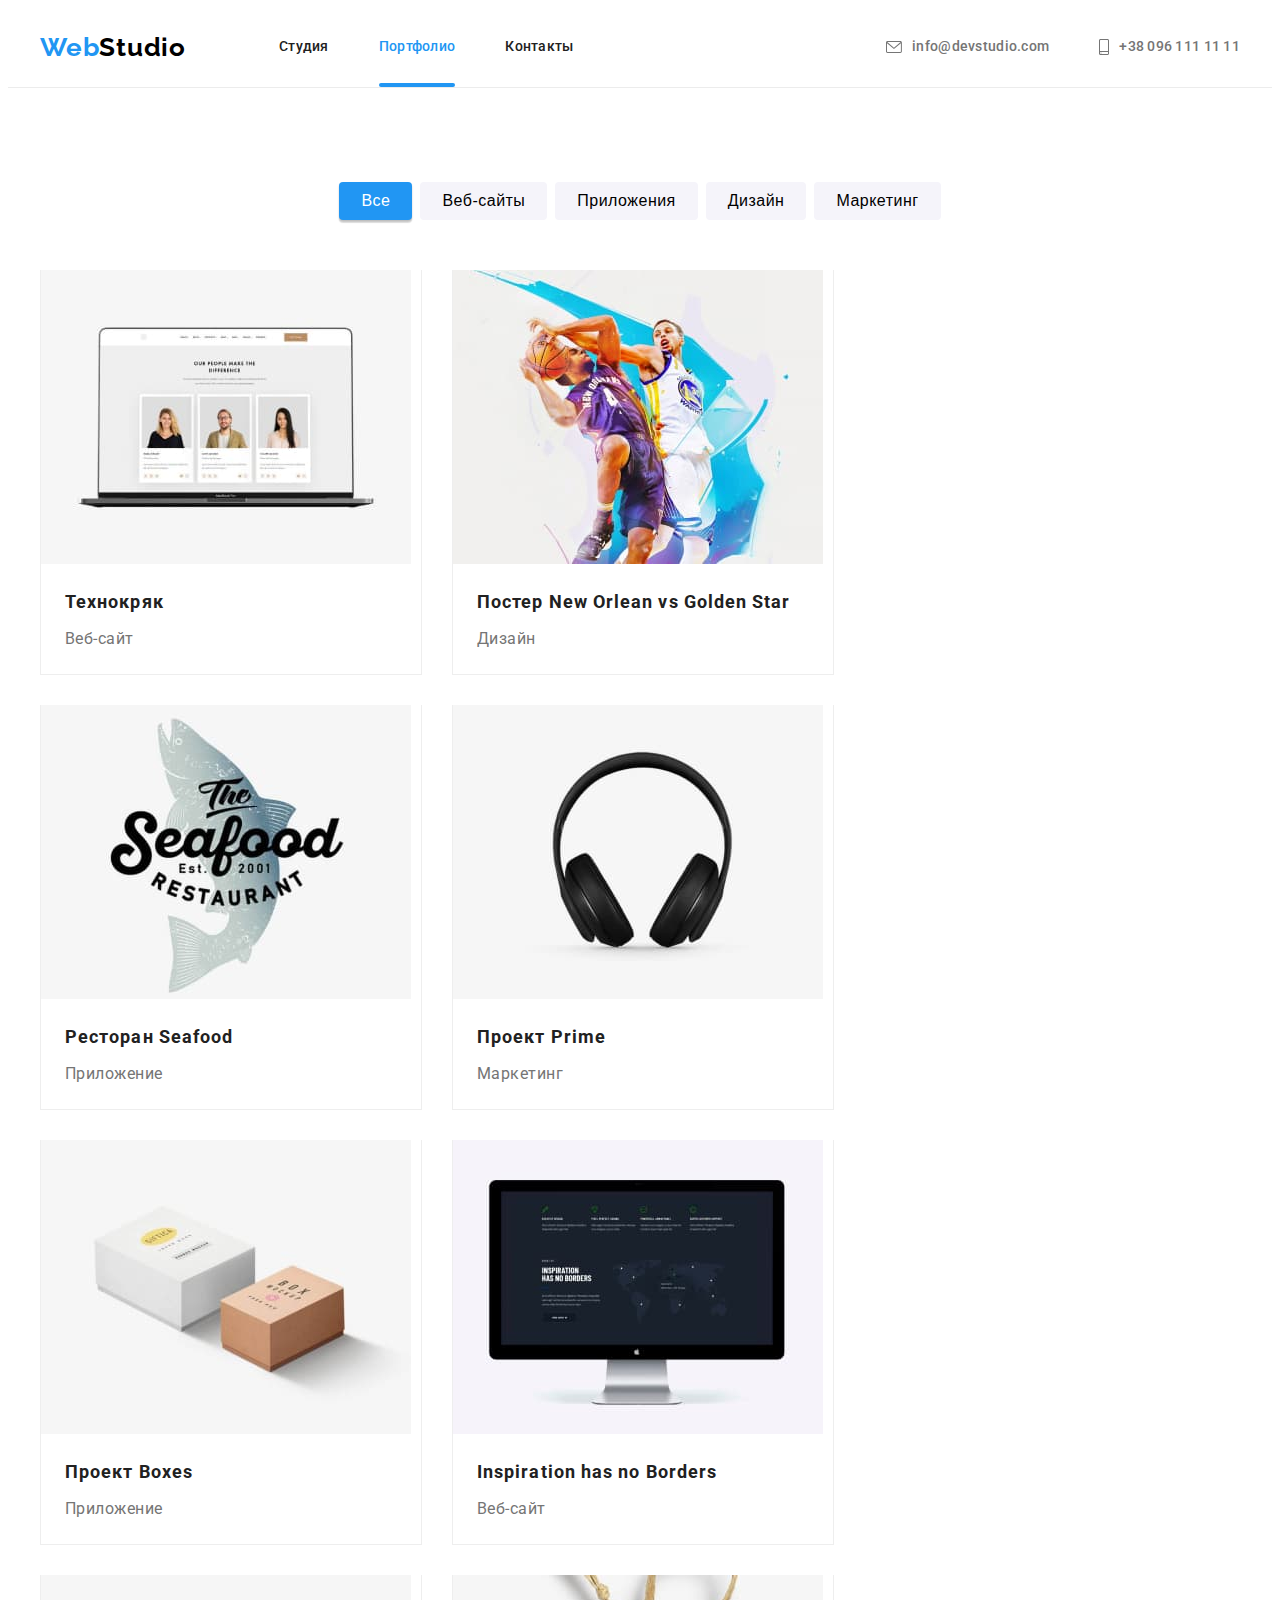
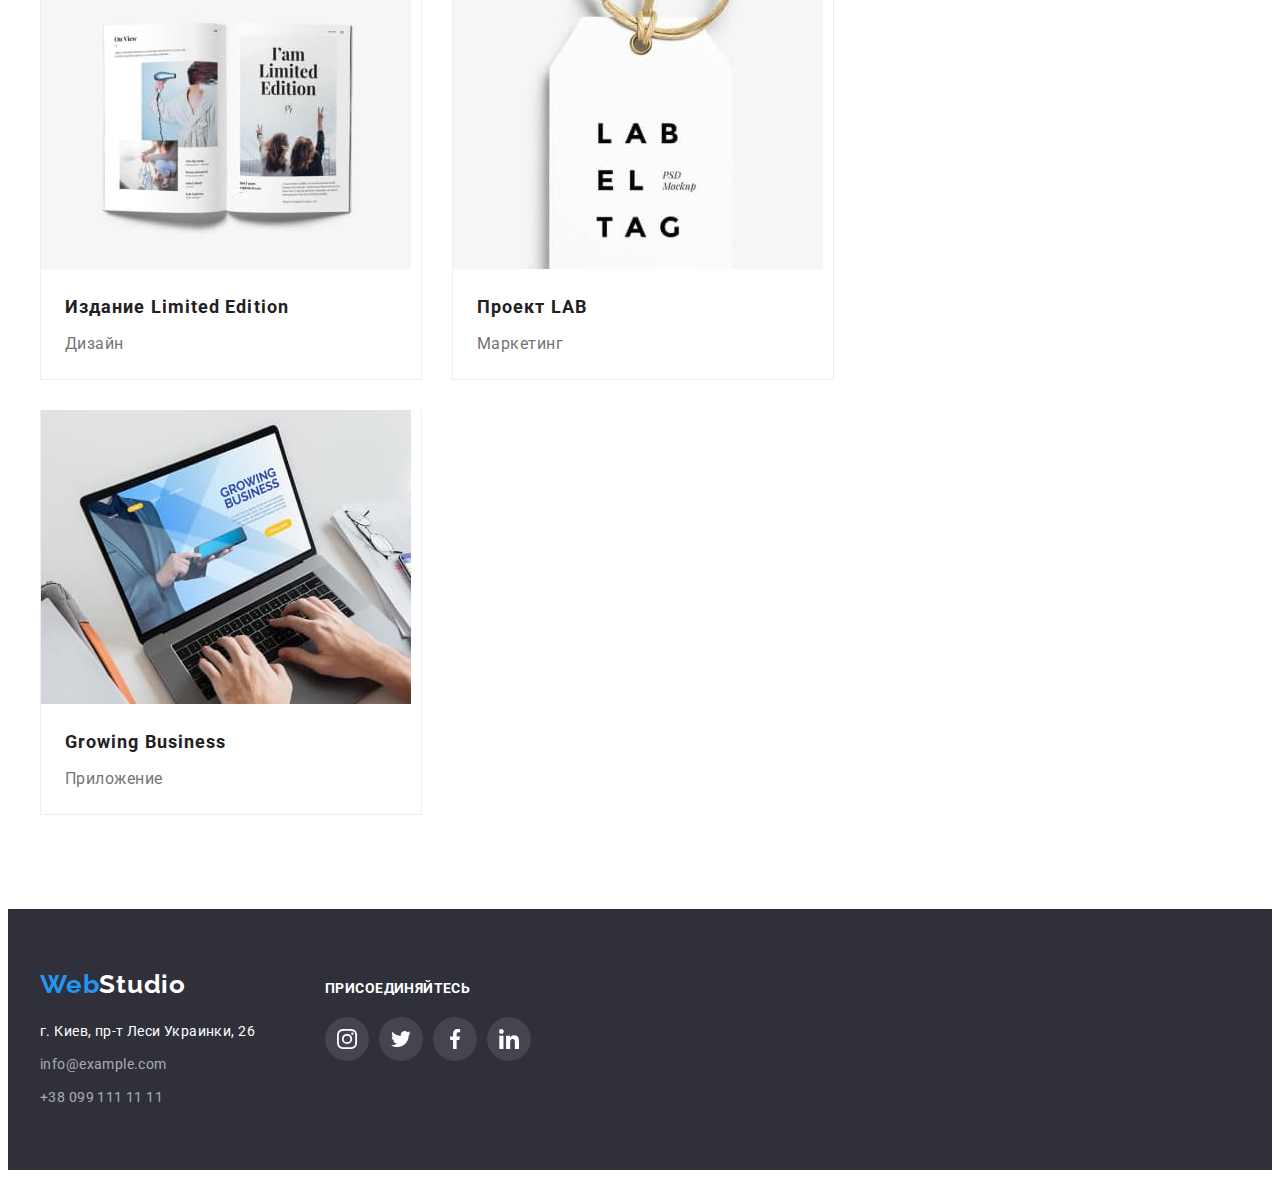
==== portfolio.html @ a4b93252 "Загружает предыдущую разметку" ====
<!DOCTYPE html>
<html lang="ru">
  <head>
    <meta charset="UTF-8" />
    <meta name="viewport" content="width=device-width, initial-scale=1.0" />
    <title>WebStudio</title>
    <link rel="preconnect" href="https://fonts.gstatic.com" />
    <link
      href="https://fonts.googleapis.com/css2?family=Raleway:wght@700&family=Roboto:wght@400;500;700;900&display=swap"
      rel="stylesheet"
    />
    <link
      rel="stylesheet"
      href="https://cdnjs.cloudflare.com/ajax/libs/modern-normalize/1.1.0/modern-normalize.min.css"
      integrity="sha512-wpPYUAdjBVSE4KJnH1VR1HeZfpl1ub8YT/NKx4PuQ5NmX2tKuGu6U/JRp5y+Y8XG2tV+wKQpNHVUX03MfMFn9Q=="
      crossorigin="anonymous"
      referrerpolicy="no-referrer"
    />
    <link rel="stylesheet" href="./css/styles.css" />
  </head>
  <body>
    <!------------------Шапка сайта-------------------->
    <header class="head">
      <div class="container headline">
        <nav class="head-nav">
          <a class="logo link" href="./index.html" lang="en"
            ><span class="logo-accent">Web</span>Studio
          </a>
          <ul class="head-pagination list">
            <li class="pagination-item">
              <a class="head-link link" href="./index.html">Студия</a>
            </li>
            <li class="pagination-item">
              <a class="head-link link current" href="./portfolio.html">Портфолио</a>
            </li>
            <li class="pagination-item"><a class="head-link link" href="">Контакты</a></li>
          </ul>
        </nav>
        <ul class="head-feedback list">
          <li class="phone-mail">
            <a class="head-link contacts link" href="mailto:info@devstudio.com">
              <svg class="contact-icon" width="16" height="12">
                <use href="./image/sprite.svg#icon-envelope"></use>
              </svg>
              info@devstudio.com
            </a>
          </li>

          <li class="phone-mail">
            <a class="head-link contacts link" href="tel:+380961111111">
              <svg class="contact-icon" width="10" height="16">
                <use href="./image/sprite.svg#icon-smartphone"></use>
              </svg>
              +38 096 111 11 11
            </a>
          </li>
        </ul>
      </div>
    </header>
    <!-----------------Галерея работ----------------------->
    <main>
      <h1 class="visually-hidden">Портфолио WebStudio</h1>
      <section class="galery section">
        <div class="container">
          <h2 class="visually-hidden">Фильтр</h2>
          <ul class="filter-list list">
            <li class="filter-item"><button class="filter active" type="button">Все</button></li>
            <li class="filter-item"><button class="filter" type="button">Веб-сайты</button></li>
            <li class="filter-item"><button class="filter" type="button">Приложения</button></li>
            <li class="filter-item"><button class="filter" type="button">Дизайн</button></li>
            <li class="filter-item"><button class="filter" type="button">Маркетинг</button></li>
          </ul>

          <ul class="galery-projects list">
            <li class="projects-card">
              <a class="projects-link link" href="">
                <div class="projects-img">
                  <img
                    src="./image/portfolio/img-1.jpg"
                    alt="Открытый ноутбук"
                    width="370"
                    height="294"
                  />
                  <p class="projects-img-desc">
                    Технокряк это современная площадка распространения коронавируса. Компании
                    используют эту платформу для цифрового шпионажа и атак на защищённые сервера
                    конкурентов.
                  </p>
                </div>
                <div class="projects-about">
                  <h3 class="projects-title">Технокряк</h3>
                  <p class="projects-desc">Веб-сайт</p>
                </div>
              </a>
            </li>

            <li class="projects-card">
              <a class="projects-link link" href="">
                <div class="projects-img">
                  <img
                    src="./image/portfolio/img-2.jpg"
                    alt="Постер с баскетболистами"
                    width="370"
                    height="294"
                  />
                  <p class="projects-img-desc">
                    Технокряк это современная площадка распространения коронавируса. Компании
                    используют эту платформу для цифрового шпионажа и атак на защищённые сервера
                    конкурентов.
                  </p>
                </div>
                <div class="projects-about">
                  <h3 class="projects-title">
                    Постер <span lang="en"> New Orlean vs Golden Star</span>
                  </h3>
                  <p class="projects-desc">Дизайн</p>
                </div>
              </a>
            </li>

            <li class="projects-card">
              <a class="projects-link link" href="">
                <div class="projects-img">
                  <img
                    src="./image/portfolio/img-3.jpg"
                    alt="Логотип ресторана"
                    width="370"
                    height="294"
                  />
                  <p class="projects-img-desc">
                    Технокряк это современная площадка распространения коронавируса. Компании
                    используют эту платформу для цифрового шпионажа и атак на защищённые сервера
                    конкурентов.
                  </p>
                </div>
                <div class="projects-about">
                  <h3 class="projects-title">Ресторан <span lang="en">Seafood</span></h3>
                  <p class="projects-desc">Приложение</p>
                </div>
              </a>
            </li>

            <li class="projects-card">
              <a class="projects-link link" href="">
                <div class="projects-img">
                  <img src="./image/portfolio/img-4.jpg" alt="Наушники" width="370" height="294" />
                  <p class="projects-img-desc">
                    Технокряк это современная площадка распространения коронавируса. Компании
                    используют эту платформу для цифрового шпионажа и атак на защищённые сервера
                    конкурентов.
                  </p>
                </div>
                <div class="projects-about">
                  <h3 class="projects-title">Проект <span lang="en">Prime</span></h3>
                  <p class="projects-desc">Маркетинг</p>
                </div>
              </a>
            </li>

            <li class="projects-card">
              <a class="projects-link link" href="">
                <div class="projects-img">
                  <img
                    src="./image/portfolio/img-5.jpg"
                    alt="Брендированные коробки"
                    width="370"
                    height="294"
                  />
                  <p class="projects-img-desc">
                    Технокряк это современная площадка распространения коронавируса. Компании
                    используют эту платформу для цифрового шпионажа и атак на защищённые сервера
                    конкурентов.
                  </p>
                </div>
                <div class="projects-about">
                  <h3 class="projects-title">Проект <span lang="en">Boxes</span></h3>
                  <p class="projects-desc">Приложение</p>
                </div>
              </a>
            </li>

            <li class="projects-card">
              <a class="projects-link link" href="">
                <div class="projects-img">
                  <img
                    src="./image/portfolio/img-6.jpg"
                    alt="Монитор со звездным небом"
                    width="370"
                    height="294"
                  />
                  <p class="projects-img-desc">
                    Технокряк это современная площадка распространения коронавируса. Компании
                    используют эту платформу для цифрового шпионажа и атак на защищённые сервера
                    конкурентов.
                  </p>
                </div>
                <div class="projects-about">
                  <h3 class="projects-title" lang="en">Inspiration has no Borders</h3>
                  <p class="projects-desc">Веб-сайт</p>
                </div>
              </a>
            </li>

            <li class="projects-card">
              <a class="projects-link link" href="">
                <div class="projects-img">
                  <img
                    src="./image/portfolio/img-7.jpg"
                    alt="Открытый журнал"
                    width="370"
                    height="294"
                  />
                  <p class="projects-img-desc">
                    Технокряк это современная площадка распространения коронавируса. Компании
                    используют эту платформу для цифрового шпионажа и атак на защищённые сервера
                    конкурентов.
                  </p>
                </div>
                <div class="projects-about">
                  <h3 class="projects-title">Издание <span lang="en">Limited Edition</span></h3>
                  <p class="projects-desc">Дизайн</p>
                </div>
              </a>
            </li>

            <li class="projects-card">
              <a class="projects-link link" href="">
                <div class="projects-img">
                  <img
                    src="./image/portfolio/img-8.jpg"
                    alt="Бирка с логотипом"
                    width="370"
                    height="294"
                  />
                  <p class="projects-img-desc">
                    Технокряк это современная площадка распространения коронавируса. Компании
                    используют эту платформу для цифрового шпионажа и атак на защищённые сервера
                    конкурентов.
                  </p>
                </div>
                <div class="projects-about">
                  <h3 class="projects-title">Проект <span lang="en">LAB</span></h3>
                  <p class="projects-desc">Маркетинг</p>
                </div>
              </a>
            </li>

            <li class="projects-card">
              <a class="projects-link link" href="">
                <div class="projects-img">
                  <img
                    src="./image/portfolio/img-9.jpg"
                    alt="Руки на ноутбуке"
                    width="370"
                    height="294"
                  />
                  <p class="projects-img-desc">
                    Технокряк это современная площадка распространения коронавируса. Компании
                    используют эту платформу для цифрового шпионажа и атак на защищённые сервера
                    конкурентов.
                  </p>
                </div>
                <div class="projects-about">
                  <h3 class="projects-title" lang="en">Growing Business</h3>
                  <p class="projects-desc">Приложение</p>
                </div>
              </a>
            </li>
          </ul>
        </div>
      </section>
    </main>
    <!--Футер-->
    <footer class="footer">
      <div class="container footer-thumbs">
        <div class="address">
          <a class="down logo link" href="./index.html" lang="en"
            ><span class="logo-accent">Web</span>Studio</a
          >
          <address>
            <ul class="address-list list">
              <li class="address-item">
                <a
                  class="footer-address link"
                  href="https://goo.gl/maps/XXydakqSkCd74Hgu6"
                  target="_blank"
                  rel="noreferrer noopener"
                >
                  г. Киев, пр-т Леси Украинки, 26
                </a>
              </li>
              <li class="address-item">
                <a class="footer-address more link" href="mailto:info@example.com"
                  >info@example.com
                </a>
              </li>
              <li class="address-item">
                <a class="footer-address more link" href="tel:+380991111111">+38 099 111 11 11 </a>
              </li>
            </ul>
          </address>
        </div>
        <div class="socials">
          <p class="socials-invite">Присоединяйтесь</p>
          <ul class="socials-list list">
            <li class="socials-item">
              <a href="" class="socials-link foot-icon">
                <svg class="socials-icon" width="20px" height="20px">
                  <use href="./image/sprite.svg#icon-instagram"></use>
                </svg>
              </a>
            </li>
            <li class="socials-item">
              <a href="" class="socials-link foot-icon">
                <svg class="socials-icon" width="20px" height="20px">
                  <use href="./image/sprite.svg#icon-twitter"></use>
                </svg>
              </a>
            </li>
            <li class="socials-item">
              <a href="" class="socials-link foot-icon">
                <svg class="socials-icon" width="20px" height="20px">
                  <use href="./image/sprite.svg#icon-facebook"></use>
                </svg>
              </a>
            </li>
            <li class="socials-item">
              <a href="" class="socials-link foot-icon">
                <svg class="socials-icon" width="20px" height="20px">
                  <use href="./image/sprite.svg#icon-linkedin"></use>
                </svg>
              </a>
            </li>
          </ul>
        </div>
      </div>
    </footer>
  </body>
</html>
---- css/styles.css ----
:root {
  --common-family: 'Roboto', sans-serif;
  --secondary-family: 'Raleway', sans-serif;
  --brand-color: #2196f3;
  --text-color: #212121;
  --logo-color: #000000;
  --accent-color: #ffffff;
  --shadow-color: #757575;
  --head-border-color: #ececec;
  --hero-bg-color: #c4c4c4;
  --hero-btn-hover: #188ce8;
  --card-bg-color: #f5f4fa;
  --icon-color: #afb1b8;
  --footer-bg-color: #2f303a;
  --galery-border-color: #eeeeee;
  --common-spacing: 0.03em;
  --card-gap: 30px;
}

h1,
h2,
h3,
h4,
h5,
h6,
p {
  margin-top: 0;
  margin-bottom: 0;
}

ul,
ol {
  margin-top: 0;
  margin-bottom: 0;
  padding-left: 0;
}

.list {
  list-style: none;
}

.link {
  text-decoration: none;
  color: inherit;
}

img {
  display: block;
  max-width: 100%;
  height: auto;
}

body {
  font-family: var(--common-family);
  color: var(--text-color);
}

.container {
  width: 1200px;
  padding: 0 15px;
  margin: 0 auto;
  /* outline: 2px solid teal;*/
}

.section {
  padding-top: 94px;
  padding-bottom: 94px;
}

/* =================COMPONENTS=================*/

.visually-hidden {
  position: absolute;
  white-space: nowrap;
  width: 1px;
  height: 1px;
  overflow: hidden;
  border: 0;
  padding: 0;
  clip: rect(0 0 0 0);
  clip-path: inset(50%);
  margin: -1px;
}
.subtitle {
  margin-bottom: 50px;

  font-weight: 700;
  font-size: 36px;
  line-height: 1.17;
  text-align: center;
  letter-spacing: var(--common-spacing);
}

.socials-list {
  display: flex;
}

.socials-link {
  display: inline-flex;
  align-items: center;
  justify-content: center;
  width: 44px;
  height: 44px;
  border: none;
  border-radius: 50%;
}

.socials-icon {
  fill: currentColor;
}

/*     ====================MAIN PAGE================    */

.head {
  border-bottom: 1px solid var(--head-border-color);
}

.headline {
  display: flex;
  align-items: center;
}

.head-nav {
  display: flex;
  align-items: center;
}

.head-pagination {
  display: flex;
}

.pagination-item:not(:last-child) {
  margin-right: 50px;
}

.pagination-item {
  position: relative;
}

.logo {
  display: inline-block;
  margin-right: 93px;

  font-family: var(--secondary-family);
  font-size: 26px;
  font-weight: 700;
  line-height: 1.19;
  letter-spacing: var(--common-spacing);
  color: var(--logo-color);
}

.logo-accent {
  color: var(--brand-color);
}

.head-link {
  display: block;
  padding-top: 31px;
  padding-bottom: 32px;
  transition: color 250ms cubic-bezier(0.4, 0, 0.2, 1);

  font-weight: 500;
  font-size: 14px;
  line-height: 1.14;
  letter-spacing: 0.02em;
  color: inherit;
}

.head-link:hover,
.head-link:focus {
  color: var(--brand-color);
}

.current {
  color: var(--brand-color);
}

.current::after {
  content: '';
  display: block;
  position: absolute;
  bottom: 0;
  left: 0;
  width: 100%;
  height: 4px;
  background-color: var(--brand-color);
  border-radius: 2px;
}

.head-feedback {
  display: flex;
  margin-left: auto;
}

.phone-mail:not(:last-child) {
  margin-right: 50px;
}

.contacts {
  display: inline-flex;
  align-items: center;
  color: var(--shadow-color);
  fill: var(--shadow-color);
}
.contact-icon {
  margin-right: 10px;
  fill: currentColor;
}

/*     ====================HERO====================    */

.hero {
  text-align: center;
  background-color: var(--hero-bg-color);
  padding-top: 200px;
  padding-bottom: 200px;

  background-image: linear-gradient(to right, rgba(47, 48, 58, 0.4), rgba(47, 48, 58, 0.4)),
    url('../image/main/hero-bg.jpg');
  background-repeat: no-repeat;
  max-width: 1600px;
  min-height: 600px;
  margin-left: auto;
  margin-right: auto;
  background-size: cover;
  background-position: center;
}

.hero-title {
  margin-bottom: 30px;

  font-weight: 900;
  font-size: 44px;
  line-height: 1.36;
  letter-spacing: 0.06em;
  text-transform: uppercase;
  color: var(--accent-color);
}

.hero-button {
  min-width: 200px;
  padding: 10px 32px;
  border: none;
  border-radius: 4px;

  font-weight: 700;
  font-size: 16px;
  line-height: 1.88;
  letter-spacing: 0.06em;
  text-align: center;
  cursor: pointer;
  color: var(--accent-color);
  background-color: var(--brand-color);
  box-shadow: 0px 4px 4px rgba(0, 0, 0, 0.15);
  transition: background-color 250ms cubic-bezier(0.4, 0, 0.2, 1);
}

.hero-button:hover,
.hero-button:focus {
  background-color: var(--hero-btn-hover);
}

/*     ===================FEATURES and SERVISES====================    */

.features {
  padding-top: 94px;
}

.features-list {
  display: flex;
  flex-wrap: wrap;
  margin-right: calc(-1 * var(--card-gap));
}

.features-item {
  flex-basis: calc(100% / 4 - var(--card-gap));
  margin-right: var(--card-gap);
}

.features-thumb {
  display: inline-flex;
  width: 270px;
  height: 120px;
  justify-content: center;
  align-items: center;
  margin-bottom: 30px;
  background-color: var(--card-bg-color);
  border-radius: 4px;
}

.features-title {
  margin-bottom: 10px;

  font-weight: 700;
  font-size: 14px;
  line-height: 1.14;
  letter-spacing: var(--common-spacing);
  text-transform: uppercase;
}

.features-desc {
  font-weight: 400;
  font-size: 14px;
  line-height: 1.71;
  letter-spacing: var(--common-spacing);
  color: var(--shadow-color);
}

.servises-list {
  display: flex;
}

.servises-item:not(:last-child) {
  margin-right: 30px;
}

.servises-card {
  position: relative;
}

.servises-desc {
  position: absolute;
  width: 100%;
  height: 70px;
  bottom: 0;
  display: flex;
  align-items: center;
  justify-content: center;

  font-weight: 700;
  font-size: 14px;
  line-height: 1.14;
  letter-spacing: var(--common-spacing);
  text-transform: uppercase;
  color: var(--accent-color);
  background-color: rgba(47, 48, 58, 0.8);
}

/*     ===============TEAM=============    */

.team {
  background-color: var(--card-bg-color);
}

.team-list {
  display: flex;
  flex-wrap: wrap;
  margin-left: calc(-1 * var(--card-gap));
  margin-top: calc(-1 * var(--card-gap));
}

.team-card {
  flex-basis: calc(100% / 4 - var(--card-gap));
  margin-left: var(--card-gap);
  margin-top: var(--card-gap);
  text-align: center;
  background-color: var(--accent-color);
  box-shadow: 0px 1px 3px rgba(0, 0, 0, 0.12), 0px 1px 1px rgba(0, 0, 0, 0.14),
    0px 2px 1px rgba(0, 0, 0, 0.2);
  border-radius: 0px 0px 4px 4px;
}

.team-text {
  padding-top: 30px;
  padding-bottom: 30px;
}

.team-member {
  margin-bottom: 10px;

  font-weight: 500;
  font-size: 16px;
  line-height: 1.19;
  letter-spacing: var(--common-spacing);
}

.team-prof {
  margin-bottom: 16px;

  font-weight: 400;
  font-size: 16px;
  line-height: 1.19;
  letter-spacing: var(--common-spacing);
  color: var(--shadow-color);
}

.team-socials {
  justify-content: center;
}

.team-icon {
  color: var(--icon-color);
  transition: color 250ms cubic-bezier(0.4, 0, 0.2, 1);
  transition: background-color 250ms cubic-bezier(0.4, 0, 0.2, 1);
}

.team-icon:hover,
.team-icon:focus {
  color: var(--accent-color);
  background-color: var(--brand-color);
}

/*     ===============CLIENTS=============    */
.clients-list {
  display: flex;
  flex-wrap: wrap;
  margin-left: calc(-1 * var(--card-gap));
  margin-top: calc(-1 * var(--card-gap));
}

.clients-item {
  flex-basis: calc(100% / 6 - var(--card-gap));
  margin-left: var(--card-gap);
  margin-top: var(--card-gap);
}

.clients-thumb {
  display: inline-flex;
  justify-content: center;
  align-items: center;
  width: 170px;
  height: 92px;
  transition: color 250ms cubic-bezier(0.4, 0, 0.2, 1), border 250ms cubic-bezier(0.4, 0, 0.2, 1);

  border: 1px solid var(--icon-color);
  border-radius: 4px;
  color: var(--icon-color);
}

.clients-icon {
  fill: currentColor;
}

.clients-thumb:hover,
.clients-thumb:focus {
  border: 1px solid var(--brand-color);
  color: var(--brand-color);
}

/*     ===============FOOTER=============    */

.footer {
  padding: 60px 0;

  background-color: var(--footer-bg-color);
}

.footer-thumbs {
  display: flex;
  align-items: baseline;
}

.address {
  margin-right: 70px;
}

.down.logo {
  margin-bottom: 20px;
  margin-right: 0;
  color: var(--accent-color);
}

.footer-address {
  display: inline-block;
  transition: color 250ms cubic-bezier(0.4, 0, 0.2, 1);

  font-weight: 400;
  font-size: 14px;
  font-style: normal;
  line-height: 1.7;
  letter-spacing: var(--common-spacing);
  color: var(--accent-color);
}

.more {
  color: rgba(255, 255, 255, 0.6);
}

.footer-address:hover,
.footer-address:focus {
  color: var(--brand-color);
}

.address-item:not(:last-child) {
  margin-bottom: 9px;
}

.socials-invite {
  margin-bottom: 20px;

  font-weight: bold;
  font-size: 14px;
  line-height: 1.14;
  letter-spacing: var(--common-spacing);
  text-transform: uppercase;
  color: var(--accent-color);
}

.foot-icon {
  transition: background-color 250ms cubic-bezier(0.4, 0, 0.2, 1);
  color: var(--accent-color);
  background-color: rgba(255, 255, 255, 0.1);
}

.foot-icon:hover,
.foot-icon:focus {
  background-color: var(--brand-color);
}

.socials-item:not(:last-child) {
  margin-right: 10px;
}

/*   ===============BACKDROP=============     */
.backdrop {
  position: fixed;
  top: 0;
  left: 0;
  width: 100%;
  height: 100%;
  background-color: rgba(0, 0, 0, 0.2);
}

.backdrop.is-hidden {
  visibility: hidden;
  opacity: 0;
  pointer-events: none;
}

.modal {
  position: relative;
  min-width: 528px;
  min-height: 581px;
  position: absolute;
  top: 50%;
  left: 50%;
  transform: translate(-50%, -50%);

  background-color: var(--accent-color);
  box-shadow: 0px 1px 3px rgba(0, 0, 0, 0.12), 0px 1px 1px rgba(0, 0, 0, 0.14),
    0px 2px 1px rgba(0, 0, 0, 0.2);
  border-radius: 4px;
}

.backdrop,
.modal {
  transition: opacity 250ms cubic-bezier(0.4, 0, 0.2, 1),
    visibility 250ms cubic-bezier(0.4, 0, 0.2, 1);
}

.modal-close {
  position: absolute;
  top: 8px;
  right: 8px;
  display: flex;
  align-items: center;
  justify-content: center;

  cursor: pointer;
  border-radius: 50%;
  width: 30px;
  height: 30px;
  border: 1px solid rgba(0, 0, 0, 0.1);
  background-color: var(--accent-color);
}

/*     ===============PORTFOLIO=============    */

.filter-list {
  display: flex;
  align-items: center;
  justify-content: center;
  margin-bottom: 50px;
}

.filter-item:not(:last-child) {
  margin-right: 8px;
}

.filter {
  border-radius: 4px;
  border: none;
  min-width: 73px;
  padding: 6px 22px;
  transition: color 250ms cubic-bezier(0.4, 0, 0.2, 1),
    background-color 250ms cubic-bezier(0.4, 0, 0.2, 1),
    box-shadow 250ms cubic-bezier(0.4, 0, 0.2, 1);

  font-weight: 500;
  font-size: 16px;
  line-height: 1.63;
  text-align: center;
  letter-spacing: var(--common-spacing);
  cursor: pointer;
  color: var(--logo-color);
  background-color: var(--card-bg-color);
}

.filter:hover,
.filter:focus {
  color: var(--accent-color);
  background-color: var(--brand-color);
  box-shadow: 0px 3px 1px rgba(0, 0, 0, 0.1), 0px 1px 2px rgba(0, 0, 0, 0.08),
    0px 2px 2px rgba(0, 0, 0, 0.12);
}

.filter.active {
  color: var(--accent-color);
  background-color: var(--brand-color);
  box-shadow: 0px 3px 1px rgba(0, 0, 0, 0.1), 0px 1px 2px rgba(0, 0, 0, 0.08),
    0px 2px 2px rgba(0, 0, 0, 0.12);
}

.galery-projects {
  display: flex;
  flex-wrap: wrap;
  margin-left: calc(-1 * var(--card-gap));
  margin-top: calc(-1 * var(--card-gap));
}

.projects-card {
  flex-basis: calc(100% / 3 - var(--card-gap));
  margin-left: var(--card-gap);
  margin-top: var(--card-gap);
  border-right: 1px solid var(--galery-border-color);
  border-bottom: 1px solid var(--galery-border-color);
  border-left: 1px solid var(--galery-border-color);
}

.projects-link {
  display: block;
  transition: box-shadow 250ms cubic-bezier(0.4, 0, 0.2, 1);
}

.projects-link:hover,
.projects-link:focus {
  box-shadow: 0px 1px 1px rgba(0, 0, 0, 0.12), 0px 4px 4px rgba(0, 0, 0, 0.06),
    1px 4px 6px rgba(0, 0, 0, 0.16);
}

.projects-img {
  position: relative;
  overflow: hidden;
}

.projects-img-desc {
  position: absolute;
  top: 0;
  left: 0;
  width: 100%;
  height: 100%;
  padding-left: 24px;
  padding-right: 24px;
  padding-top: 63px;
  padding-bottom: 63px;
  transform: translateY(101%);
  transition: transform 250ms cubic-bezier(0.4, 0, 0.2, 1);

  font-weight: normal;
  font-size: 18px;
  line-height: 1.6;
  letter-spacing: var(--common-spacing);
  color: var(--accent-color);
  background-color: rgba(33, 150, 243, 0.9);
}

.projects-link:hover .projects-img-desc,
.projects-link:focus .projects-img-desc {
  transform: translateY(0);
}

.projects-about {
  padding-top: 20px;
  padding-right: 24px;
  padding-bottom: 20px;
  padding-left: 24px;
}

.projects-title {
  margin-bottom: 4px;

  font-weight: 700;
  font-size: 18px;
  line-height: 2;
  letter-spacing: 0.06em;
}

.projects-desc {
  font-weight: 400;
  font-size: 16px;
  line-height: 1.88;
  letter-spacing: var(--common-spacing);
  color: var(--shadow-color);
}
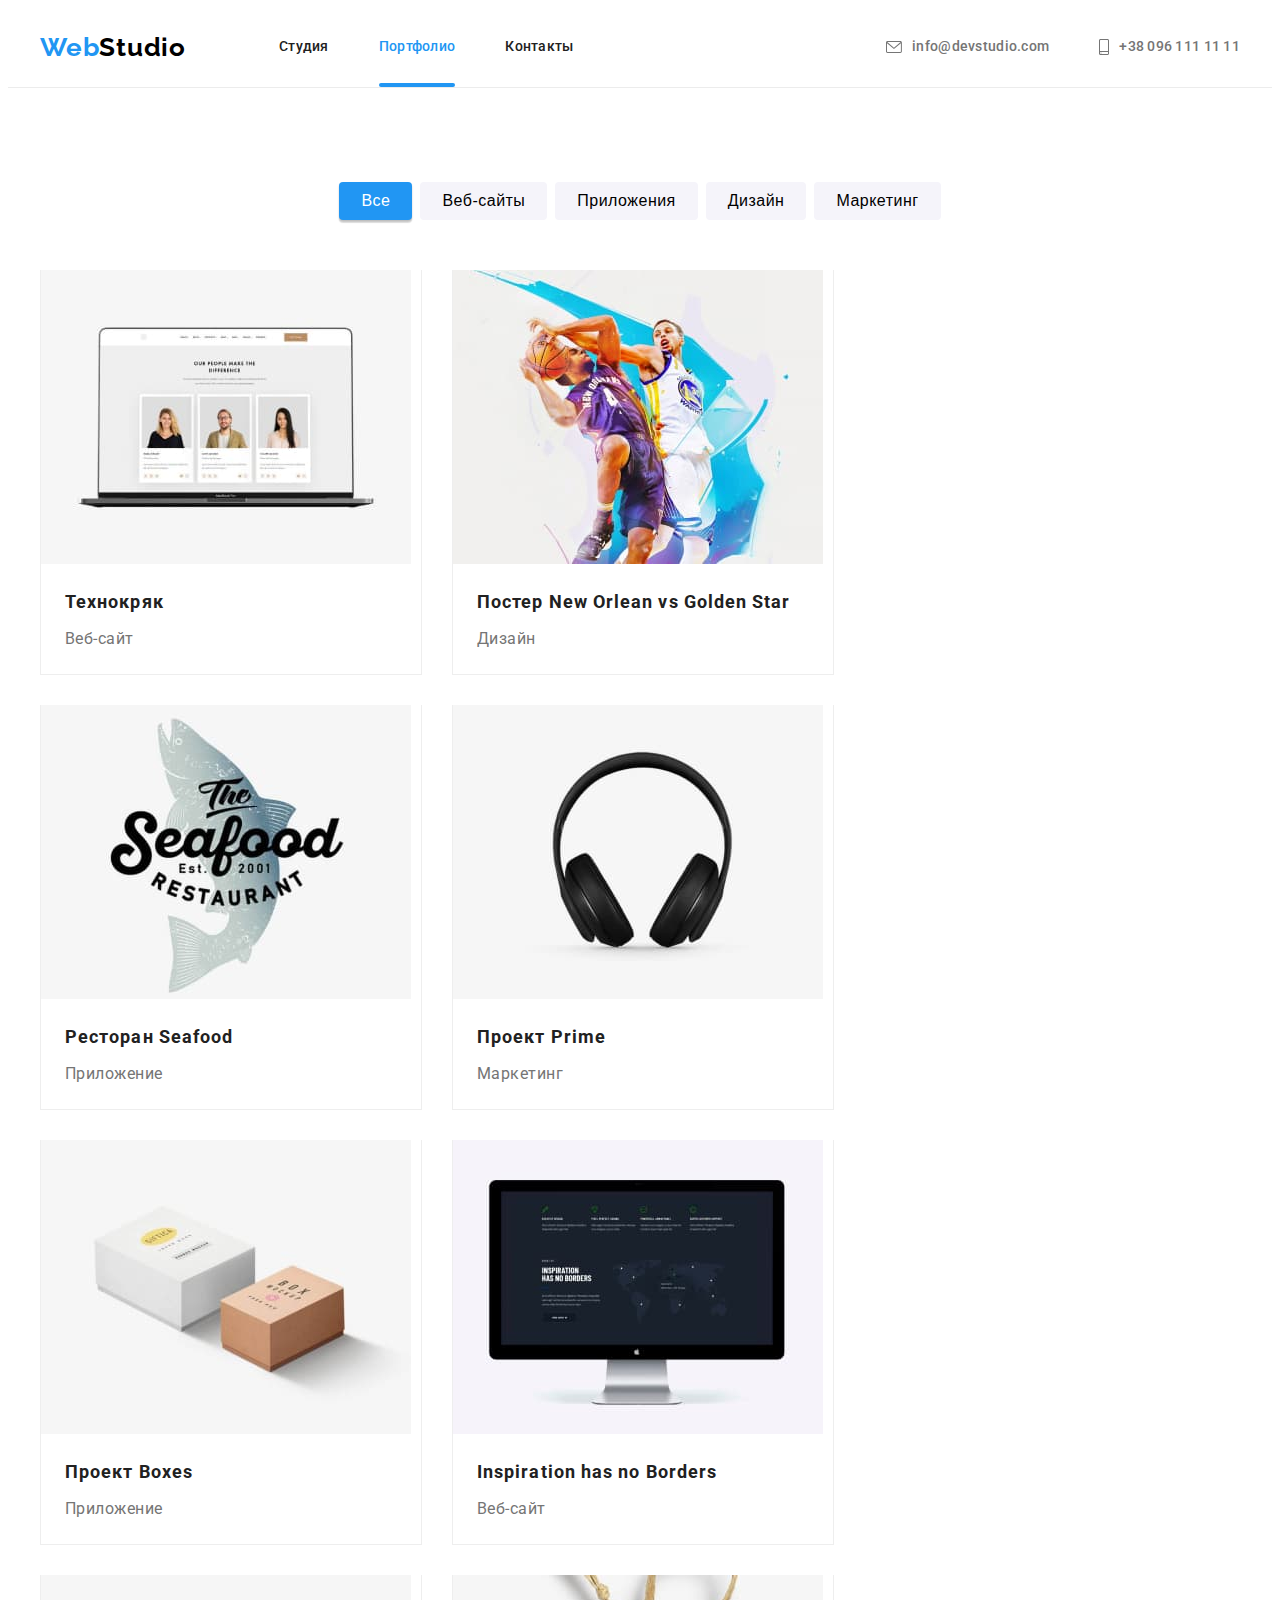
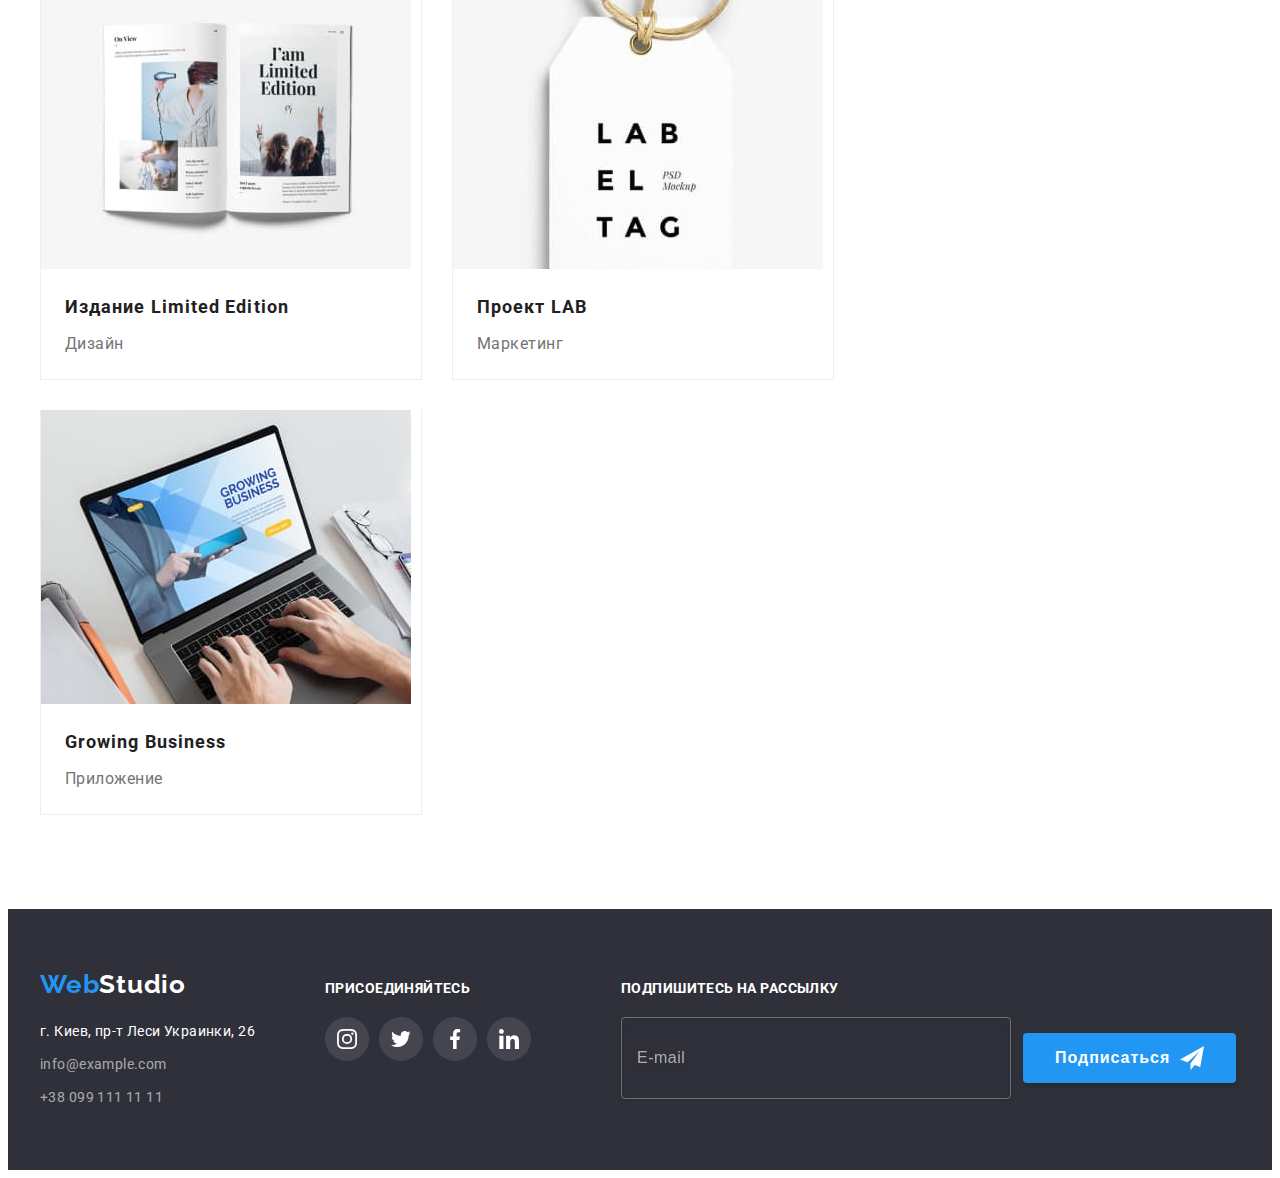
==== commit bc395534: "Добавляет форму футера" ====
--- a/portfolio.html
+++ b/portfolio.html
@@ -301,7 +301,7 @@
           </address>
         </div>
         <div class="socials">
-          <p class="socials-invite">Присоединяйтесь</p>
+          <p class="footer-invite">Присоединяйтесь</p>
           <ul class="socials-list list">
             <li class="socials-item">
               <a href="" class="socials-link foot-icon">
@@ -333,6 +333,20 @@
             </li>
           </ul>
         </div>
+        <div class="subscribe">
+          <p class="footer-invite">Подпишитесь на рассылку</p>
+          <form class="footer-signup" name="signup-form" autocomplete="on">
+            <label class="footer-label">
+              <input class="footer-label-line" type="email" name="email" placeholder="E-mail" />
+            </label>
+            <button class="page-button signup-button" type="submit">
+              Подписаться
+              <svg class="signup-icon" width="24" height="24">
+                <use href="./image/sprite.svg#icon-send"></use>
+              </svg>
+            </button>
+          </form>
+        </div>
       </div>
     </footer>
   </body>
--- a/css/styles.css
+++ b/css/styles.css
@@ -109,6 +109,10 @@
   fill: currentColor;
 }
 
+.socials-item:not(:last-child) {
+  margin-right: 10px;
+}
+
 /*     ====================MAIN PAGE================    */
 
 .head {
@@ -237,7 +241,7 @@
   color: var(--accent-color);
 }
 
-.hero-button {
+.page-button {
   min-width: 200px;
   padding: 10px 32px;
   border: none;
@@ -255,8 +259,8 @@
   transition: background-color 250ms cubic-bezier(0.4, 0, 0.2, 1);
 }
 
-.hero-button:hover,
-.hero-button:focus {
+.page-button:hover,
+.page-button:focus {
   background-color: var(--hero-btn-hover);
 }
 
@@ -390,8 +394,8 @@
 
 .team-icon {
   color: var(--icon-color);
-  transition: color 250ms cubic-bezier(0.4, 0, 0.2, 1);
-  transition: background-color 250ms cubic-bezier(0.4, 0, 0.2, 1);
+  transition: color 250ms cubic-bezier(0.4, 0, 0.2, 1),
+    background-color 250ms cubic-bezier(0.4, 0, 0.2, 1);
 }
 
 .team-icon:hover,
@@ -454,6 +458,10 @@
   margin-right: 70px;
 }
 
+.socials {
+  margin-right: 90px;
+}
+
 .down.logo {
   margin-bottom: 20px;
   margin-right: 0;
@@ -485,7 +493,7 @@
   margin-bottom: 9px;
 }
 
-.socials-invite {
+.footer-invite {
   margin-bottom: 20px;
 
   font-weight: bold;
@@ -507,8 +515,44 @@
   background-color: var(--brand-color);
 }
 
-.socials-item:not(:last-child) {
-  margin-right: 10px;
+.footer-signup {
+  display: flex;
+  align-items: center;
+}
+
+.footer-label {
+  display: inline-block;
+  margin-right: 12px;
+
+  border: 1px solid rgba(255, 255, 255, 0.3);
+  border-radius: 4px;
+  filter: drop-shadow(0px 4px 4px rgba(0, 0, 0, 0.15));
+}
+
+.footer-label-line {
+  min-width: 358px;
+  height: 50px;
+  padding: 15px;
+  margin: 0;
+  background-color: transparent;
+  border: none;
+}
+
+.footer-label-line::placeholder {
+  font-weight: 400;
+  font-size: 16px;
+  line-height: 1.25;
+  letter-spacing: var(--common-spacing);
+  color: rgba(255, 255, 255, 0.6);
+}
+
+.signup-button {
+  display: flex;
+  align-items: center;
+}
+
+.signup-icon {
+  margin-left: 10px;
 }
 
 /*   ===============BACKDROP=============     */
@@ -535,6 +579,7 @@
   top: 50%;
   left: 50%;
   transform: translate(-50%, -50%);
+  padding: 40px;
 
   background-color: var(--accent-color);
   box-shadow: 0px 1px 3px rgba(0, 0, 0, 0.12), 0px 1px 1px rgba(0, 0, 0, 0.14),
@@ -645,7 +690,7 @@
 
 .projects-img-desc {
   position: absolute;
-  top: 0;
+  top: 100%;
   left: 0;
   width: 100%;
   height: 100%;
@@ -653,10 +698,9 @@
   padding-right: 24px;
   padding-top: 63px;
   padding-bottom: 63px;
-  transform: translateY(101%);
   transition: transform 250ms cubic-bezier(0.4, 0, 0.2, 1);
 
-  font-weight: normal;
+  font-weight: 400;
   font-size: 18px;
   line-height: 1.6;
   letter-spacing: var(--common-spacing);
@@ -666,7 +710,7 @@
 
 .projects-link:hover .projects-img-desc,
 .projects-link:focus .projects-img-desc {
-  transform: translateY(0);
+  transform: translateY(-100%);
 }
 
 .projects-about {
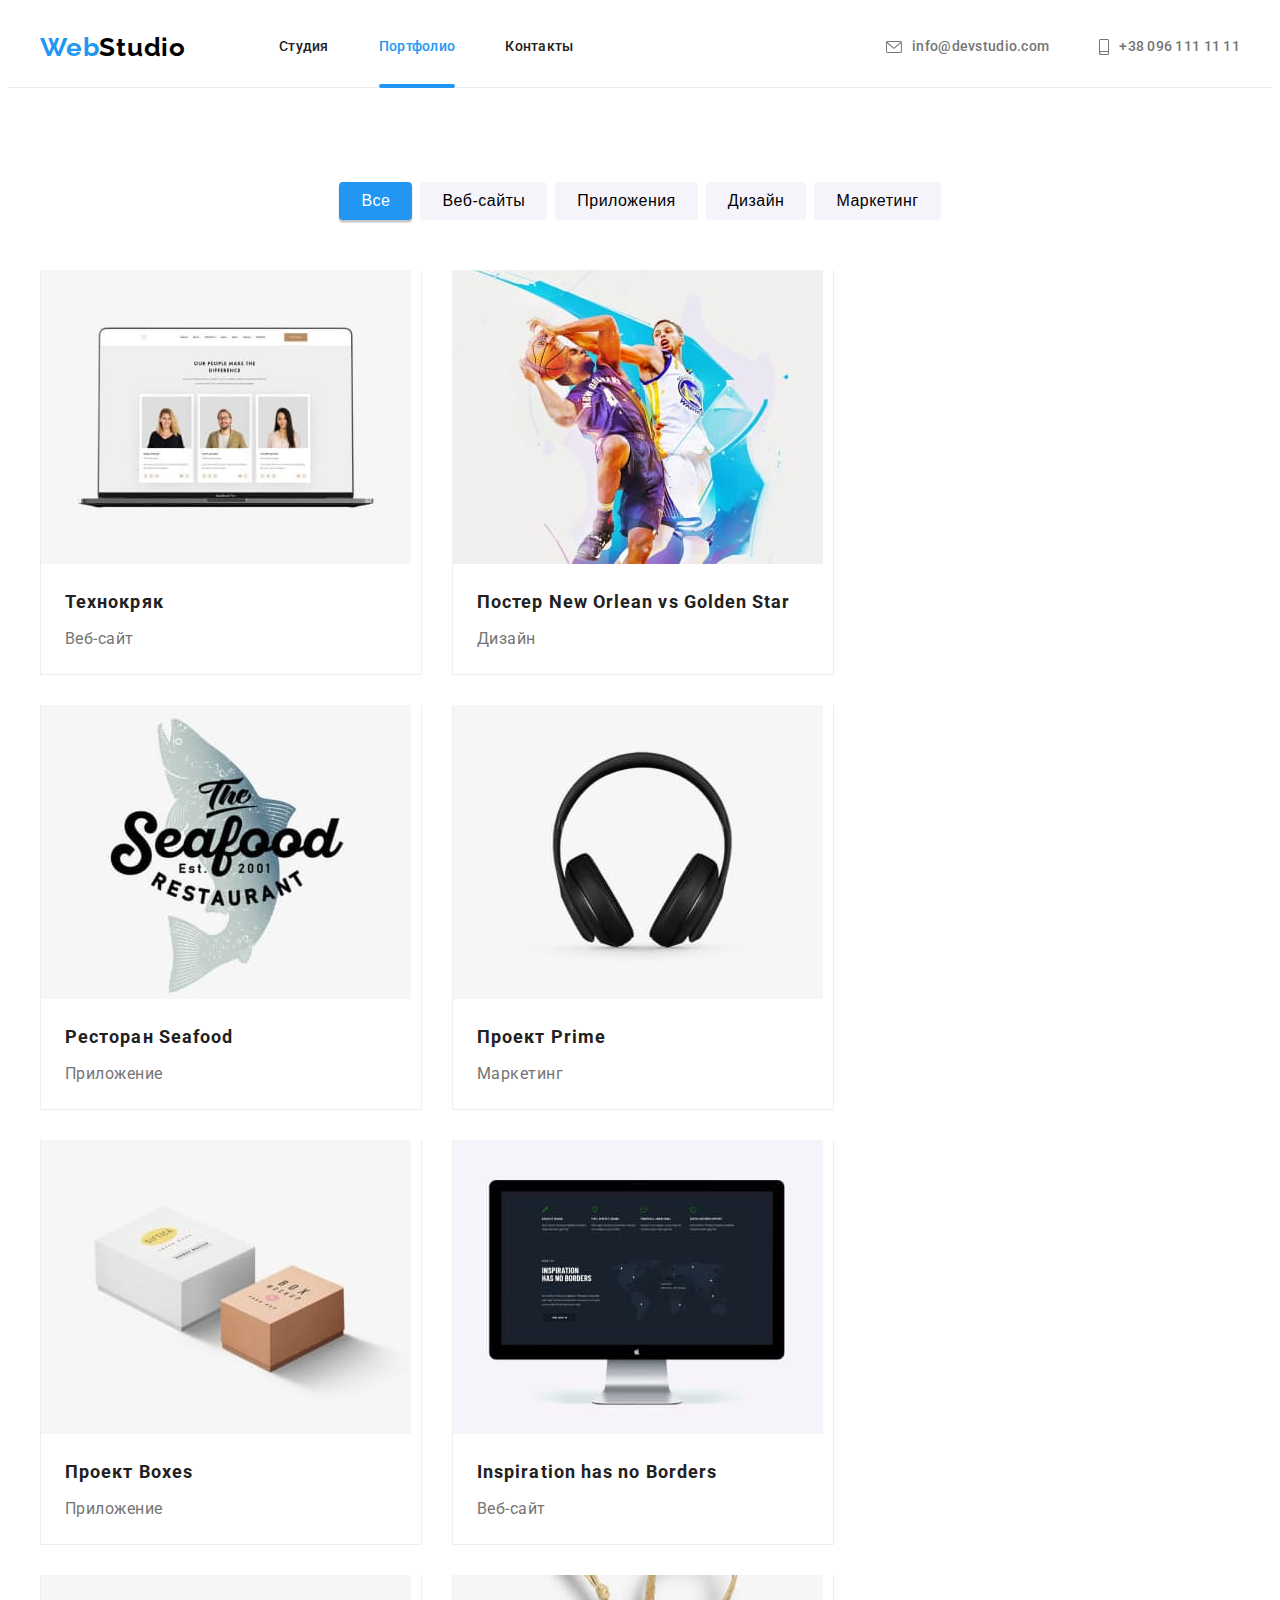
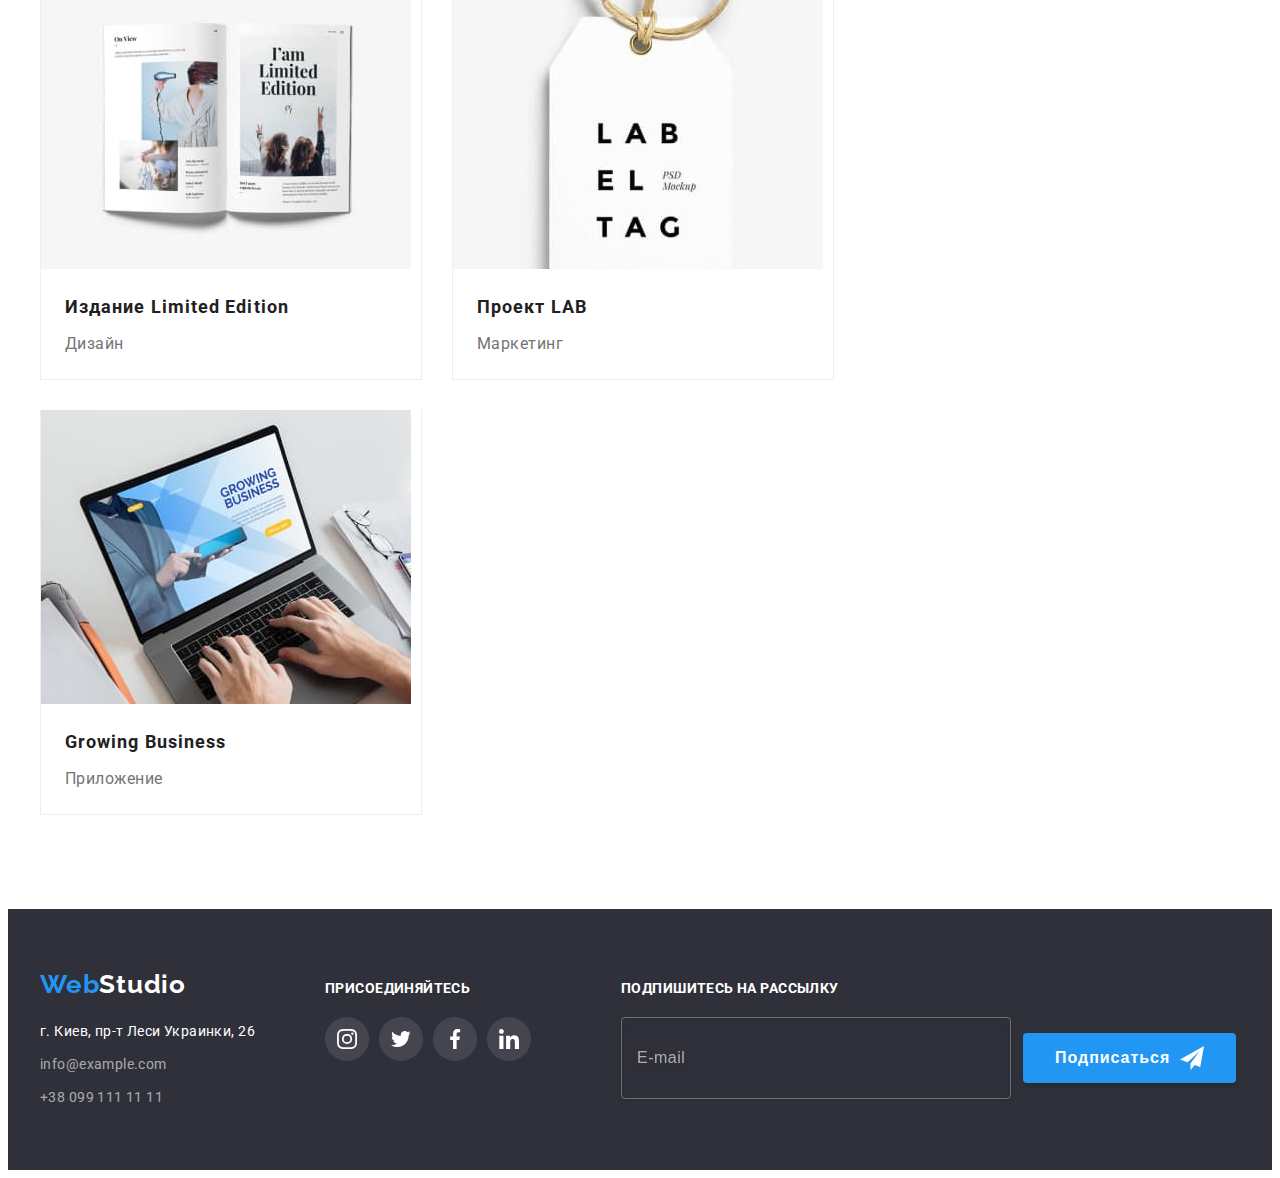
==== commit f1195048: "ссылка якорь" ====
--- a/portfolio.html
+++ b/portfolio.html
@@ -33,7 +33,7 @@
             <li class="pagination-item">
               <a class="head-link link current" href="./portfolio.html">Портфолио</a>
             </li>
-            <li class="pagination-item"><a class="head-link link" href="">Контакты</a></li>
+            <li class="pagination-item"><a class="head-link link" href="#feedback">Контакты</a></li>
           </ul>
         </nav>
         <ul class="head-feedback list">
@@ -271,7 +271,7 @@
       </section>
     </main>
     <!--Футер-->
-    <footer class="footer">
+    <footer class="footer" id="feedback">
       <div class="container footer-thumbs">
         <div class="address">
           <a class="down logo link" href="./index.html" lang="en"
--- a/css/styles.css
+++ b/css/styles.css
@@ -183,7 +183,7 @@
   content: '';
   display: block;
   position: absolute;
-  bottom: 0;
+  bottom: -1px;
   left: 0;
   width: 100%;
   height: 4px;
@@ -242,6 +242,8 @@
 }
 
 .page-button {
+  display: block;
+  margin: 0 auto;
   min-width: 200px;
   padding: 10px 32px;
   border: none;
@@ -523,10 +525,6 @@
 .footer-label {
   display: inline-block;
   margin-right: 12px;
-
-  border: 1px solid rgba(255, 255, 255, 0.3);
-  border-radius: 4px;
-  filter: drop-shadow(0px 4px 4px rgba(0, 0, 0, 0.15));
 }
 
 .footer-label-line {
@@ -535,10 +533,13 @@
   padding: 15px;
   margin: 0;
   background-color: transparent;
-  border: none;
-}
-
-.footer-label-line::placeholder {
+  border: 1px solid rgba(255, 255, 255, 0.3);
+  border-radius: 4px;
+  filter: drop-shadow(0px 4px 4px rgba(0, 0, 0, 0.15));
+}
+
+.footer-label-line::placeholder,
+.footer-label-line {
   font-weight: 400;
   font-size: 16px;
   line-height: 1.25;
@@ -593,6 +594,15 @@
     visibility 250ms cubic-bezier(0.4, 0, 0.2, 1);
 }
 
+.modal-title {
+  margin-bottom: 30px;
+  font-weight: 700;
+  font-size: 20px;
+  line-height: 1.15;
+  text-align: center;
+  letter-spacing: 0.03em;
+}
+
 .modal-close {
   position: absolute;
   top: 8px;
@@ -607,6 +617,137 @@
   height: 30px;
   border: 1px solid rgba(0, 0, 0, 0.1);
   background-color: var(--accent-color);
+  fill: currentColor;
+  transition: color 250ms cubic-bezier(0.4, 0, 0.2, 1);
+}
+
+.modal-close:hover,
+.modal-close:focus {
+  color: var(--brand-color);
+}
+
+.modal-label {
+  display: block;
+  position: relative;
+  margin-bottom: 28px;
+  transition: color 250ms cubic-bezier(0.4, 0, 0.2, 1);
+}
+
+.modal-label-name {
+  position: absolute;
+  top: -18px;
+  left: 0;
+  font-size: 12px;
+  line-height: 1.17;
+  letter-spacing: 0.01em;
+  color: var(--shadow-color);
+}
+
+.modal-label-icon {
+  position: absolute;
+  top: 50%;
+  transform: translateY(-50%);
+  left: 12px;
+  fill: currentColor;
+}
+
+.modal-line,
+.modal-comment-area {
+  width: 448px;
+  height: 40px;
+  padding: 11px 42px;
+  font-weight: 400;
+  font-size: 16px;
+  line-height: 1.25;
+  letter-spacing: var(--common-spacing);
+  color: var(--footer-bg-color);
+  border: 1px solid rgba(33, 33, 33, 0.2);
+  border-radius: 4px;
+  transition: border 250ms cubic-bezier(0.4, 0, 0.2, 1);
+}
+
+.modal-comment {
+  margin-bottom: 20px;
+}
+
+.modal-comment-area {
+  resize: none;
+  width: 448px;
+  height: 120px;
+  padding: 11px 12px;
+}
+
+.modal-comment-area::placeholder {
+  font-weight: 400;
+  font-size: 14px;
+  line-height: 1.14;
+  letter-spacing: 0.01em;
+  color: rgba(117, 117, 117, 0.5);
+}
+
+.modal-label:focus-within {
+  color: var(--brand-color);
+}
+
+.modal-line:focus,
+.modal-comment-area:focus {
+  fill: var(--brand-color);
+  outline: none;
+  border: 1px solid var(--brand-color);
+}
+
+.modal-checkbox {
+  display: flex;
+  align-items: center;
+  margin-bottom: 30px;
+  font-weight: 14;
+  font-size: 14px;
+  line-height: 1.71;
+  letter-spacing: 0.03em;
+  color: var(--shadow-color);
+}
+
+.modal-link {
+  color: var(--brand-color);
+}
+
+.checkbox {
+  position: absolute;
+  width: 1px;
+  height: 1px;
+  margin: -1px;
+  border: 0;
+  padding: 0;
+  clip: rect(0 0 0 0);
+  overflow: hidden;
+}
+
+.modal-checkbox::before {
+  display: block;
+  content: '';
+  width: 16px;
+  height: 15px;
+  margin-right: 8px;
+  cursor: pointer;
+  border: 2px solid var(--text-color);
+  border-radius: 2px;
+  transition: transform 250ms cubic-bezier(0.4, 0, 0.2, 1),
+    background-color 250ms cubic-bezier(0.4, 0, 0.2, 1),
+    border-color 250ms cubic-bezier(0.4, 0, 0.2, 1);
+}
+
+.checkbox:checked + .modal-checkbox::before {
+  background-image: url('../image/main/icon-check.svg');
+  background-repeat: no repeat;
+  background-size: contain;
+  background-origin: border-box;
+  background-color: var(--brand-color);
+  border-color: transparent;
+  transform: scale(1.2);
+}
+
+.checkbox:focus + .modal-checkbox::before {
+  border-color: var(--brand-color);
 }
 
 /*     ===============PORTFOLIO=============    */
